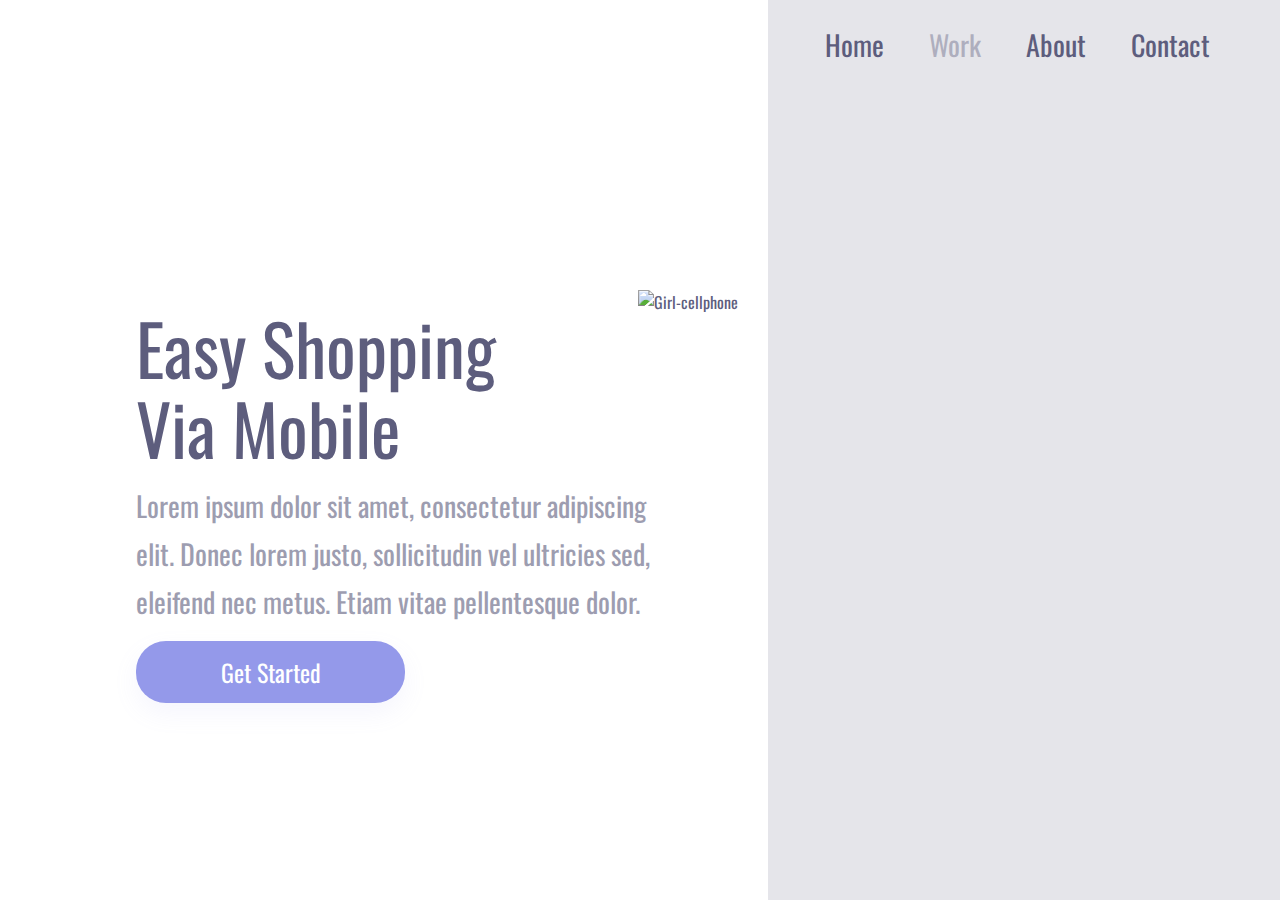
==== desafio-easy-shopping/index.html @ c2041e19 "Initial commit" ====
<!DOCTYPE html>
<html lang="en">

<head>
    <meta charset="UTF-8">
    <meta http-equiv="X-UA-Compatible" content="IE=edge">
    <meta name="viewport" content="width=device-width, initial-scale=1.0">
    <title>Shopping via mobile</title>
    <link rel="stylesheet" href="./style.css">
</head>

<body>
    <div class="wrapper">
        <section class="container-left">
            <h1>Easy Shopping Via Mobile</h1>

            <p>
                Lorem ipsum dolor sit amet, consectetur adipiscing elit. Donec lorem justo, sollicitudin vel ultricies
                sed,
                eleifend nec metus. Etiam vitae pellentesque dolor.
            </p>

            <button>Get Started</button>
        </section>

        <section class="container-right">
            <header>
                <a>Home</a>
                <a>Work</a>
                <a>About</a>
                <a>Contact</a>
            </header>

            <img src="./Easy-Shopping-Via-Mobile-Logo.png" alt="Girl-cellphone">
        </section>
    </div>
</body>

</html>
---- desafio-easy-shopping/style.css ----
@import url('https://fonts.googleapis.com/css2?family=Oswald&display=swap');

* {
    margin: 0;
    padding: 0;
    box-sizing: border-box;
    font-family: 'Oswald', sans-serif;
    font-weight: 400;
    color: #5D5D7D;
}

.wrapper {
    height: 100%;
    width: 100%;
}

.container-left {
    display: inline-block;
    width: 60%;
    padding-left: 136px;
    margin-top: 24%;
}

.container-right {
    display: inline-block;
    background-color: rgba(93,93,125,0.16);
    height: 100vh;
    width: 40%;
    position: absolute;
}

img {
    position: relative;
    top: 25%;
    right: 130px;
}

h1 {
    font-size: 70px;
    line-height: 80px;
    width: 368px;
}

p {
    font-size: 28px;
    line-height: 48px;
    opacity: 0.6;
    margin: 15px 0;
    width: 540px;
}

button {
    width: 269px;
    height: 62px;
    background: #9499EA;
    box-shadow: 0px 10px 24px rgba(148,153,234,0.0979959);
    border: none;
    border-radius: 30px;
    font-size: 24px;
    line-height: 36px;
    text-align: center;
    color: #FFFFFF;
    cursor: pointer;
}

button:hover {
    opacity: .8;
}

button:active {
    opacity: .5;
}

a {
    font-size: 28px;
    line-height: 41px;
    margin-right: 41px;
    cursor: pointer;
}

a:nth-child(2) {
    opacity: 0.4;
}

a:hover {
    opacity: 0.4;
}

a:active {
    opacity: 0.8;
}

header {
    margin: 24px 0 0 57px;
}

@media screen and (max-width: 900px) {
    .container-left {
        width: 100%;
        height: 50%;
        padding: 0;
        margin: 0;
    }
    
    .container-right {
        display: block;
        height: auto;
        width: 100%;
        position: static;
        padding: 40px;
    }

    img {
        position: static;
        max-width: 90%;
    }

    header {
        display: none;
    }

    h1 {
        font-size: 36px;
        line-height: 52px;
        width: auto;
        margin: 58px 50px 0 50px;
        text-align: center;
    }

    p {
        margin: 15px 40px;
        width: auto;
        text-align: center;
        font-size: 14px;
        line-height: 24px;
    }

    button {
        margin: 0 auto;
        display: block;
    }
}

@media screen and (max-width: 330px) {
    .container-left {
        height: 70%;
    }
}
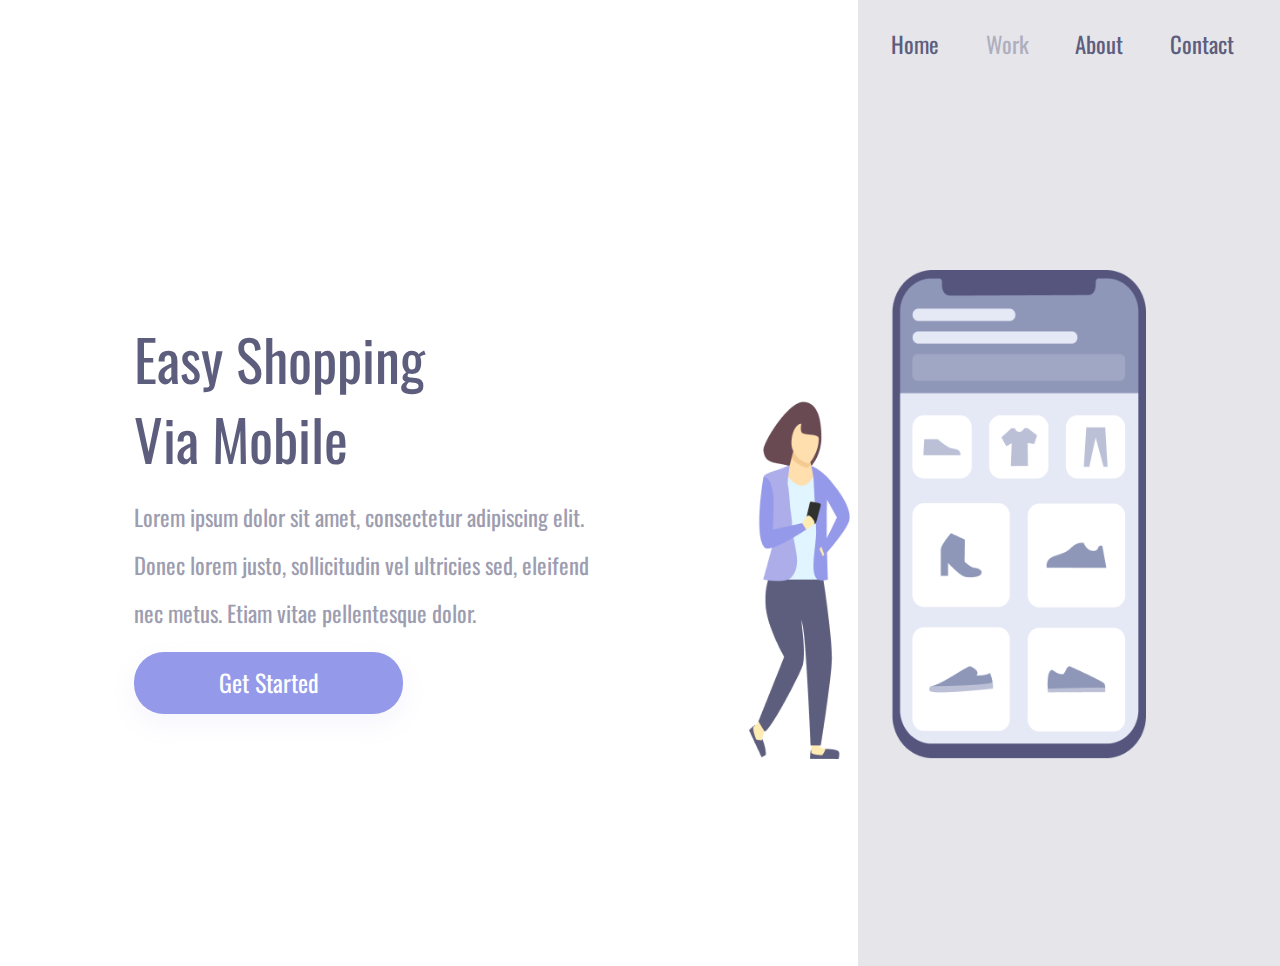
==== commit 7c5dc31c: "Updates on the first challenge" ====
--- a/desafio-easy-shopping/index.html
+++ b/desafio-easy-shopping/index.html
@@ -5,35 +5,39 @@
     <meta charset="UTF-8">
     <meta http-equiv="X-UA-Compatible" content="IE=edge">
     <meta name="viewport" content="width=device-width, initial-scale=1.0">
-    <title>Shopping via mobile</title>
+    <title>Easy Shopping Via Mobile</title>
     <link rel="stylesheet" href="./style.css">
+    <link rel="shortcut icon" href="./easy-shopping-via-mobile-logo.ico" type="image/x-icon">
 </head>
 
 <body>
-    <div class="wrapper">
-        <section class="container-left">
-            <h1>Easy Shopping Via Mobile</h1>
+    <header class="header">
+        <nav class="menu">
+            <a class="menu__link">Home</a>
+            <a class="menu__link menu__link--opacity">Work</a>
+            <a class="menu__link">About</a>
+            <a class="menu__link">Contact</a>
+        </nav>
+    </header>
 
-            <p>
-                Lorem ipsum dolor sit amet, consectetur adipiscing elit. Donec lorem justo, sollicitudin vel ultricies
-                sed,
+    <main class="main">
+        <section class="main__text">
+
+            <h1 class="title">Easy Shopping Via Mobile</h1>
+
+            <p class="text">
+                Lorem ipsum dolor sit amet, consectetur adipiscing
+                elit. Donec lorem justo, sollicitudin vel ultricies sed,
                 eleifend nec metus. Etiam vitae pellentesque dolor.
             </p>
 
-            <button>Get Started</button>
+            <button class="main__button">Get Started</button>
         </section>
 
-        <section class="container-right">
-            <header>
-                <a>Home</a>
-                <a>Work</a>
-                <a>About</a>
-                <a>Contact</a>
-            </header>
-
-            <img src="./Easy-Shopping-Via-Mobile-Logo.png" alt="Girl-cellphone">
-        </section>
-    </div>
+        <div class="main__image">
+            <img class="main__image-logo" src="./easy-shopping-via-mobile-logo.png" alt="Easy Shopping Via Mobile Logo" class="img-logo">
+        </div>
+    </main>
 </body>
 
 </html>--- a/desafio-easy-shopping/style.css
+++ b/desafio-easy-shopping/style.css
@@ -9,140 +9,223 @@
     color: #5D5D7D;
 }
 
-.wrapper {
-    height: 100%;
+html {
+    font-size: 62.5%;
+    min-height: 100vh;
+    background: linear-gradient(to right, #FFFFFF 0%, #FFFFFF 67%, rgba(93, 93, 125, 0.16) 67%, rgba(93, 93, 125, 0.16));
+}
+
+.header {
+    display: flex;
+    justify-content: flex-end;
+    padding: 24.12px 0 0 0;
+}
+
+.menu {
+    display: flex;
+    justify-content: space-evenly;
+    width: 34%;
+}
+
+.menu__link {
+    font-size: 2.8rem;
+    line-height: 41.5px;
+    cursor: pointer;
+}
+
+.menu__link--opacity {
+    opacity: 0.4;
+}
+
+.main {
+    min-height: 100vh;
+    display: flex;
+    align-items: center;
+    justify-content: space-evenly;
+}
+
+.main__image {
+    width: 31%;
+}
+
+.main__image-logo {
     width: 100%;
 }
 
-.container-left {
-    display: inline-block;
-    width: 60%;
-    padding-left: 136px;
-    margin-top: 24%;
-}
-
-.container-right {
-    display: inline-block;
-    background-color: rgba(93,93,125,0.16);
-    height: 100vh;
-    width: 40%;
-    position: absolute;
-}
-
-img {
-    position: relative;
-    top: 25%;
-    right: 130px;
-}
-
-h1 {
-    font-size: 70px;
-    line-height: 80px;
-    width: 368px;
-}
-
-p {
-    font-size: 28px;
-    line-height: 48px;
-    opacity: 0.6;
-    margin: 15px 0;
-    width: 540px;
-}
-
-button {
+.main__text {
+    display: flex;
+    flex-direction: column;
+    width: 37.5%;
+}
+
+.main__button {
     width: 269px;
     height: 62px;
-    background: #9499EA;
-    box-shadow: 0px 10px 24px rgba(148,153,234,0.0979959);
+    background: #9499EA;;
+    border-radius: 30px;
     border: none;
-    border-radius: 30px;
-    font-size: 24px;
-    line-height: 36px;
-    text-align: center;
+    box-shadow: 0px 10px 24px rgba(148, 153, 234, 0.0979959);
+    font-size: 2.4rem;
+    line-height: 35.57px;
     color: #FFFFFF;
     cursor: pointer;
 }
 
-button:hover {
-    opacity: .8;
-}
-
-button:active {
-    opacity: .5;
-}
-
-a {
-    font-size: 28px;
-    line-height: 41px;
-    margin-right: 41px;
-    cursor: pointer;
-}
-
-a:nth-child(2) {
-    opacity: 0.4;
-}
-
-a:hover {
-    opacity: 0.4;
-}
-
-a:active {
-    opacity: 0.8;
-}
-
-header {
-    margin: 24px 0 0 57px;
-}
-
-@media screen and (max-width: 900px) {
-    .container-left {
+.title {
+    font-size: 7rem;
+    line-height: 80px;
+    width: 68%;
+}
+
+.text {
+    margin: 15px 0px 15px 0;
+    font-size: 2.8rem;
+    line-height: 48px;
+    width: 100%;
+    opacity: 0.6;
+}
+
+@media(max-width: 1433px) {
+    .menu__link, .text {
+        font-size: 2.52rem;
+    }
+
+    .title {
+        font-size: 6.3rem;
+    }
+}
+
+@media(max-width: 1291px) {
+    .menu__link, .text {
+        font-size: 2.27rem;
+    }
+
+    .title {
+        font-size: 5.67rem;
+    }
+}
+
+@media(max-width: 1165px) {
+    .menu__link, .text {
+        font-size: 2.04rem;
+    }
+
+    .title {
+        font-size: 5.10rem;
+    }
+}
+
+@media(max-width: 1050px) {
+    .menu__link, .text {
+        font-size: 1.80rem;
+    }
+
+    .title {
+        font-size: 4.50rem;
+    }
+}
+
+@media(max-width: 930px) {
+    html {
+        background: #FFFFFF;
+    }
+    
+    .header {
+        justify-content: center;        
+    }
+    
+    .menu {
+        display: flex;
+        justify-content: space-between;
+        width: 72%;
+    }
+    
+    .menu__link {
+        font-size: 2.52rem;
+    }
+    
+    .main {
+        display: flex;
+        align-items: none;
+        flex-direction: column;
+        margin-top: 58px;
+    }
+    
+    .main__image {
+        display: flex;
+        justify-content: center;
         width: 100%;
-        height: 50%;
-        padding: 0;
-        margin: 0;
-    }
-    
-    .container-right {
-        display: block;
-        height: auto;
+        padding: 46px 0;
+        background-color: rgba(93, 93, 125, 0.16);
+    }
+    
+    .main__image-logo {
+        width: 72%;
+    }
+    
+    .main__text {
+        display: flex;
+        flex-direction: column;
+        align-items: center;
+        width: 72%;
+        text-align: center;
+        margin-bottom: 47px;
+    }
+
+    .title {
+        font-size: 6.3rem;
         width: 100%;
-        position: static;
-        padding: 40px;
-    }
-
-    img {
-        position: static;
-        max-width: 90%;
-    }
-
-    header {
+    }
+    
+    .text {
+        font-size: 2.52rem;
+    }
+}
+
+@media(max-width: 500px) {
+    .header {
         display: none;
     }
 
-    h1 {
-        font-size: 36px;
-        line-height: 52px;
-        width: auto;
-        margin: 58px 50px 0 50px;
-        text-align: center;
-    }
-
-    p {
-        margin: 15px 40px;
-        width: auto;
-        text-align: center;
-        font-size: 14px;
+    .main {
+        justify-content: start;
+        min-height: 0;
+    }
+    
+    .title {
+        font-size: 3.6rem;
+        line-height: 52px;        
+    }
+    
+    .text {
+        font-size: 1.4rem;
         line-height: 24px;
     }
-
-    button {
-        margin: 0 auto;
-        display: block;
-    }
-}
-
-@media screen and (max-width: 330px) {
-    .container-left {
-        height: 70%;
+}
+
+@media(min-width: 200px) and (max-width: 430px) {
+    .main {
+        margin-top: 87px;
+    }
+
+    .main__image {
+        padding: 55px 0;
+    }
+
+    .main__text {
+        margin-bottom: 70px;
+    }
+
+    .text {
+        margin: 30px 0px 30px 0;
+    }
+}
+
+@media(max-width: 380px) {
+    .main__button {
+        width: 100%;
+        height: 62px;
+        font-size: 2rem;
+        line-height: 24px;
     }
 }